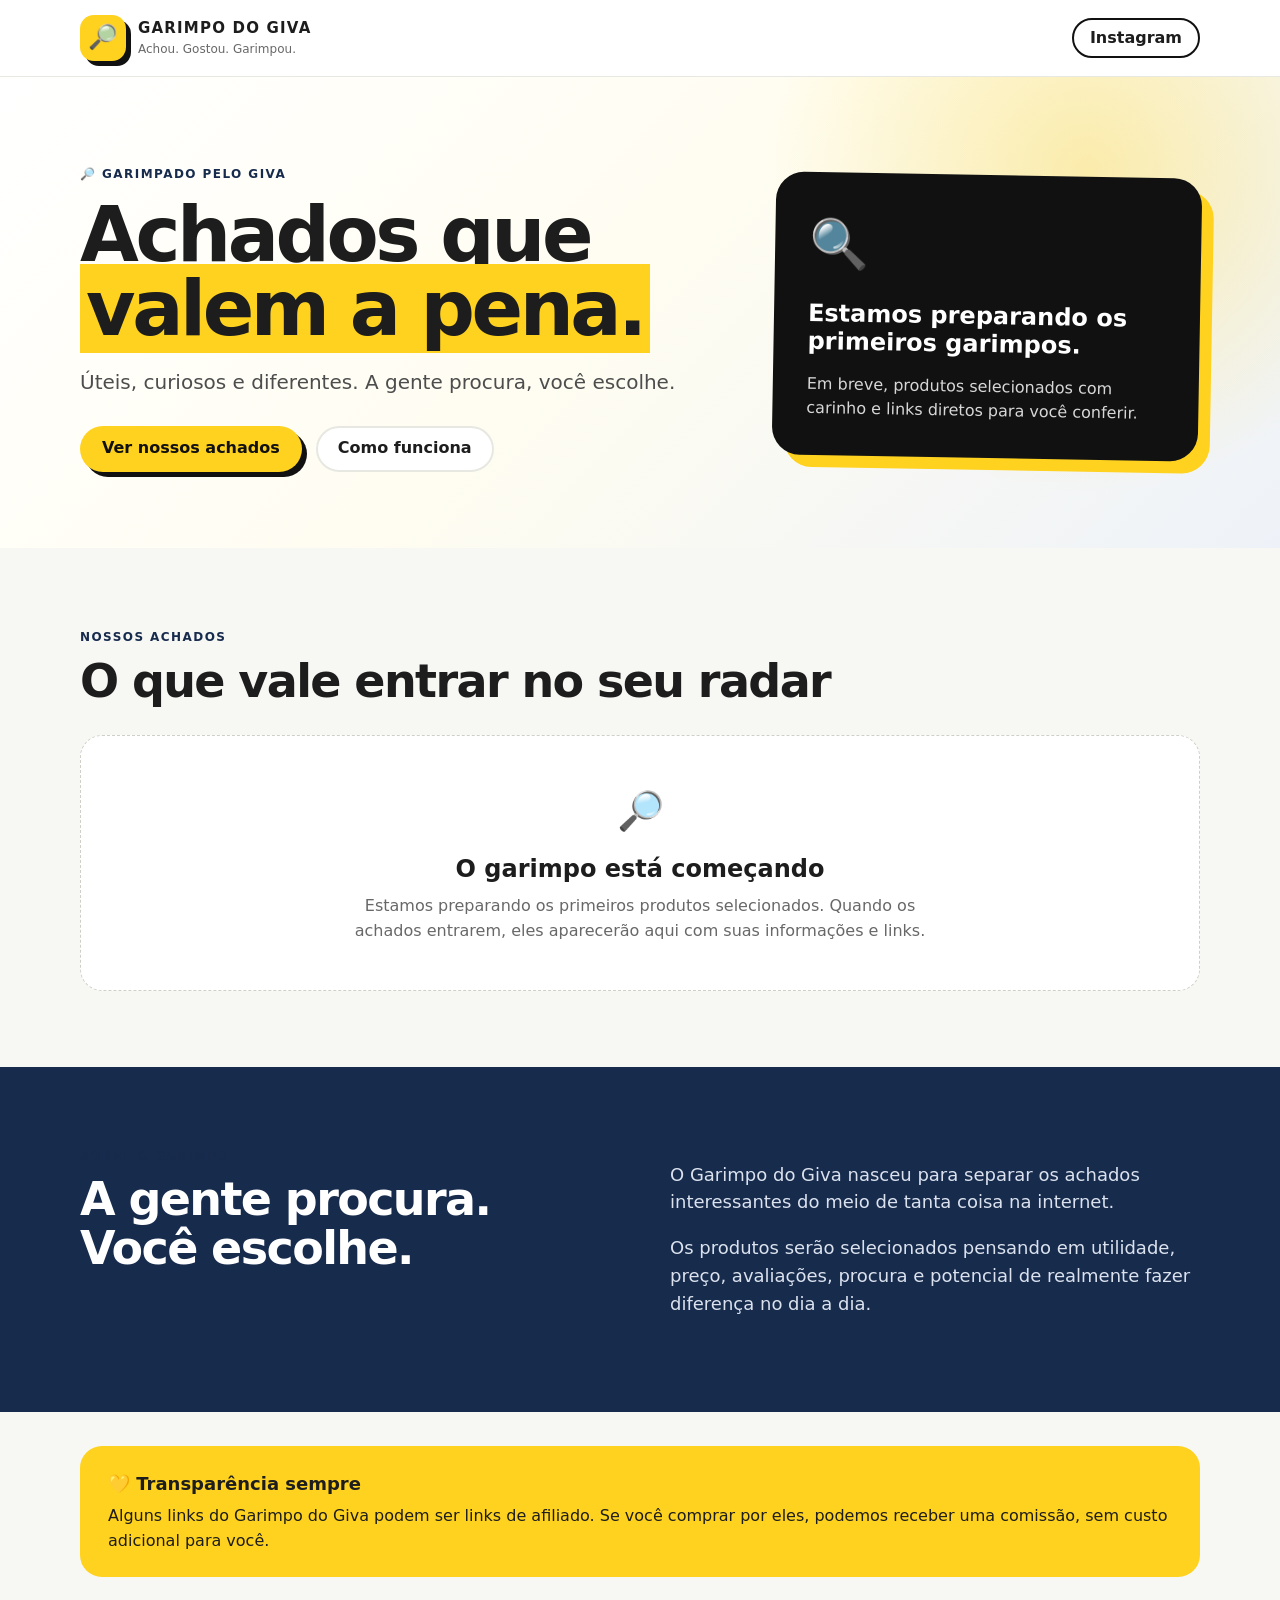
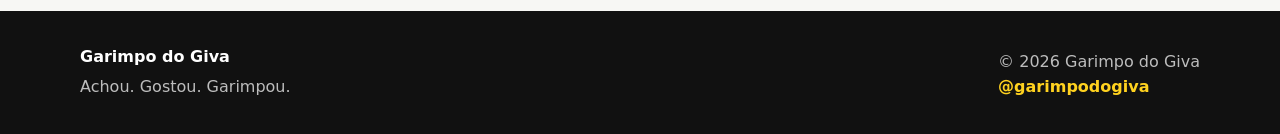
==== index.html @ 943066a0 "site: primeira estrutura do Garimpo do Giva" ====
<!doctype html>
<html lang="pt-BR">
<head>
<meta charset="utf-8">
<meta name="viewport" content="width=device-width, initial-scale=1">
<meta name="description" content="Garimpo do Giva — achados úteis, curiosos e diferentes selecionados pelo Giva.">
<title>Garimpo do Giva — Achou. Gostou. Garimpou.</title>
<link rel="stylesheet" href="style.css">
</head>
<body>
<header class="topo"><div class="container topo-inner">
<a class="marca" href="#"><span class="marca-icone">🔎</span><span><strong>GARIMPO DO GIVA</strong><small>Achou. Gostou. Garimpou.</small></span></a>
<a class="btn btn-outline" href="https://www.instagram.com/garimpodogiva/" target="_blank" rel="noopener noreferrer">Instagram</a>
</div></header>
<main>
<section class="hero"><div class="container hero-grid"><div>
<span class="etiqueta">🔎 GARIMPADO PELO GIVA</span>
<h1>Achados que <span>valem a pena.</span></h1>
<p>Úteis, curiosos e diferentes. A gente procura, você escolhe.</p>
<div class="hero-acoes"><a class="btn btn-primary" href="#achados">Ver nossos achados</a><a class="btn btn-soft" href="#sobre">Como funciona</a></div>
</div><div class="hero-card"><div class="lupa">🔍</div><strong>Estamos preparando os primeiros garimpos.</strong><p>Em breve, produtos selecionados com carinho e links diretos para você conferir.</p></div></div></section>
<section id="achados" class="secao"><div class="container">
<div class="titulo-secao"><div><span class="kicker">NOSSOS ACHADOS</span><h2>O que vale entrar no seu radar</h2></div><span id="contador" class="contador"></span></div>
<div id="produtos" class="grid-produtos"></div>
</div></section>
<section id="sobre" class="secao secao-escura"><div class="container sobre-grid"><div><span class="kicker">SOBRE O GARIMPO</span><h2>A gente procura. Você escolhe.</h2></div><div><p>O Garimpo do Giva nasceu para separar os achados interessantes do meio de tanta coisa na internet.</p><p>Os produtos serão selecionados pensando em utilidade, preço, avaliações, procura e potencial de realmente fazer diferença no dia a dia.</p></div></div></section>
<section class="secao aviso"><div class="container aviso-box"><strong>💛 Transparência sempre</strong><p>Alguns links do Garimpo do Giva podem ser links de afiliado. Se você comprar por eles, podemos receber uma comissão, sem custo adicional para você.</p></div></section>
</main>
<footer class="rodape"><div class="container rodape-inner"><div><strong>Garimpo do Giva</strong><p>Achou. Gostou. Garimpou.</p></div><div><p>© <span id="ano"></span> Garimpo do Giva</p><a href="https://www.instagram.com/garimpodogiva/" target="_blank" rel="noopener noreferrer">@garimpodogiva</a></div></div></footer>
<script src="script.js"></script>
</body></html>
---- style.css ----
:root{--amarelo:#ffd21f;--preto:#111;--azul:#172b4d;--fundo:#f7f7f4;--branco:#fff;--texto:#1d1d1d;--muted:#686868;--borda:#e8e8e2;--raio:22px;--sombra:0 18px 50px rgba(17,17,17,.09)}
*{box-sizing:border-box}html{scroll-behavior:smooth}body{margin:0;font-family:Inter,ui-sans-serif,system-ui,-apple-system,"Segoe UI",sans-serif;background:var(--fundo);color:var(--texto);line-height:1.55}a{color:inherit}.container{width:min(1120px,calc(100% - 32px));margin:0 auto}
.topo{position:sticky;top:0;z-index:20;background:rgba(255,255,255,.94);backdrop-filter:blur(14px);border-bottom:1px solid var(--borda)}.topo-inner{min-height:76px;display:flex;align-items:center;justify-content:space-between;gap:20px}.marca{display:flex;align-items:center;gap:12px;text-decoration:none}.marca-icone{width:46px;height:46px;display:grid;place-items:center;background:var(--amarelo);border-radius:14px;font-size:24px;box-shadow:5px 5px 0 var(--preto)}.marca strong{display:block;font-size:15px;letter-spacing:.08em}.marca small{display:block;color:var(--muted);font-size:12px}
.btn{display:inline-flex;align-items:center;justify-content:center;min-height:46px;padding:0 20px;border-radius:999px;text-decoration:none;font-weight:800;border:2px solid transparent;transition:.18s}.btn:hover{transform:translateY(-2px)}.btn-primary{background:var(--amarelo);color:var(--preto);box-shadow:5px 5px 0 var(--preto)}.btn-soft{background:var(--branco);border-color:var(--borda)}.btn-outline{border-color:var(--preto);background:var(--branco);min-height:40px;padding:0 16px}
.hero{padding:84px 0 76px;background:radial-gradient(circle at 85% 20%,rgba(255,210,31,.34),transparent 28%),linear-gradient(135deg,#fff 0%,#fffdf1 48%,#eef2f8 100%)}.hero-grid{display:grid;grid-template-columns:1.2fr .8fr;align-items:center;gap:56px}.etiqueta,.kicker{display:inline-block;font-size:12px;font-weight:900;letter-spacing:.12em;color:var(--azul)}.hero h1{margin:12px 0 18px;max-width:720px;font-size:clamp(44px,7vw,76px);line-height:.98;letter-spacing:-.045em}.hero h1 span{background:var(--amarelo);padding:0 .08em}.hero p{max-width:620px;font-size:20px;color:#4d4d4d}.hero-acoes{display:flex;flex-wrap:wrap;gap:14px;margin-top:28px}.hero-card{background:var(--preto);color:#fff;border-radius:28px;padding:34px;box-shadow:12px 12px 0 var(--amarelo);transform:rotate(1deg)}.hero-card .lupa{font-size:48px;margin-bottom:20px}.hero-card strong{font-size:24px;line-height:1.15;display:block}.hero-card p{color:#d7d7d7;font-size:16px;margin-bottom:0}
.secao{padding:76px 0}.titulo-secao{display:flex;justify-content:space-between;align-items:end;gap:20px;margin-bottom:30px}h2{font-size:clamp(30px,4vw,46px);line-height:1.05;letter-spacing:-.035em;margin:8px 0 0}.contador{color:var(--muted);font-weight:700}.grid-produtos{display:grid;grid-template-columns:repeat(3,1fr);gap:22px}.vazio{grid-column:1/-1;background:var(--branco);border:1px dashed #cfcfc7;border-radius:var(--raio);padding:46px 28px;text-align:center}.vazio .icone{font-size:38px}.vazio h3{margin:10px 0 6px;font-size:24px}.vazio p{max-width:580px;margin:0 auto;color:var(--muted)}.produto{background:var(--branco);border:1px solid var(--borda);border-radius:var(--raio);overflow:hidden;box-shadow:var(--sombra)}.produto-imagem{aspect-ratio:1;background:#efefea;display:grid;place-items:center;overflow:hidden}.produto-imagem img{width:100%;height:100%;object-fit:cover}.produto-corpo{padding:20px}.produto-cat{font-size:11px;font-weight:900;text-transform:uppercase;color:#6b6b6b;letter-spacing:.1em}.produto h3{margin:7px 0 10px;font-size:19px}.produto-preco{font-size:23px;font-weight:900;margin-bottom:16px}.produto .btn{width:100%}.secao-escura{background:var(--azul);color:#fff}.sobre-grid{display:grid;grid-template-columns:1fr 1fr;gap:60px}.sobre-grid p{color:#dbe2ee;font-size:18px}.aviso{padding:34px 0}.aviso-box{background:var(--amarelo);border-radius:var(--raio);padding:24px 28px}.aviso-box strong{font-size:18px}.aviso-box p{margin:6px 0 0}.rodape{background:var(--preto);color:#fff;padding:34px 0}.rodape-inner{display:flex;justify-content:space-between;gap:24px}.rodape p{margin:5px 0 0;color:#bdbdbd}.rodape a{color:var(--amarelo);text-decoration:none;font-weight:800}
@media(max-width:800px){.hero{padding:58px 0}.hero-grid,.sobre-grid{grid-template-columns:1fr;gap:34px}.grid-produtos{grid-template-columns:repeat(2,1fr)}}@media(max-width:560px){.container{width:min(100% - 22px,1120px)}.topo-inner{min-height:68px}.marca-icone{width:40px;height:40px}.marca strong{font-size:12px}.marca small{font-size:10px}.topo .btn-outline{min-height:36px;padding:0 12px;font-size:13px}.hero h1{font-size:48px}.hero p{font-size:18px}.grid-produtos{grid-template-columns:1fr}.titulo-secao{align-items:start;flex-direction:column}.rodape-inner{flex-direction:column}}
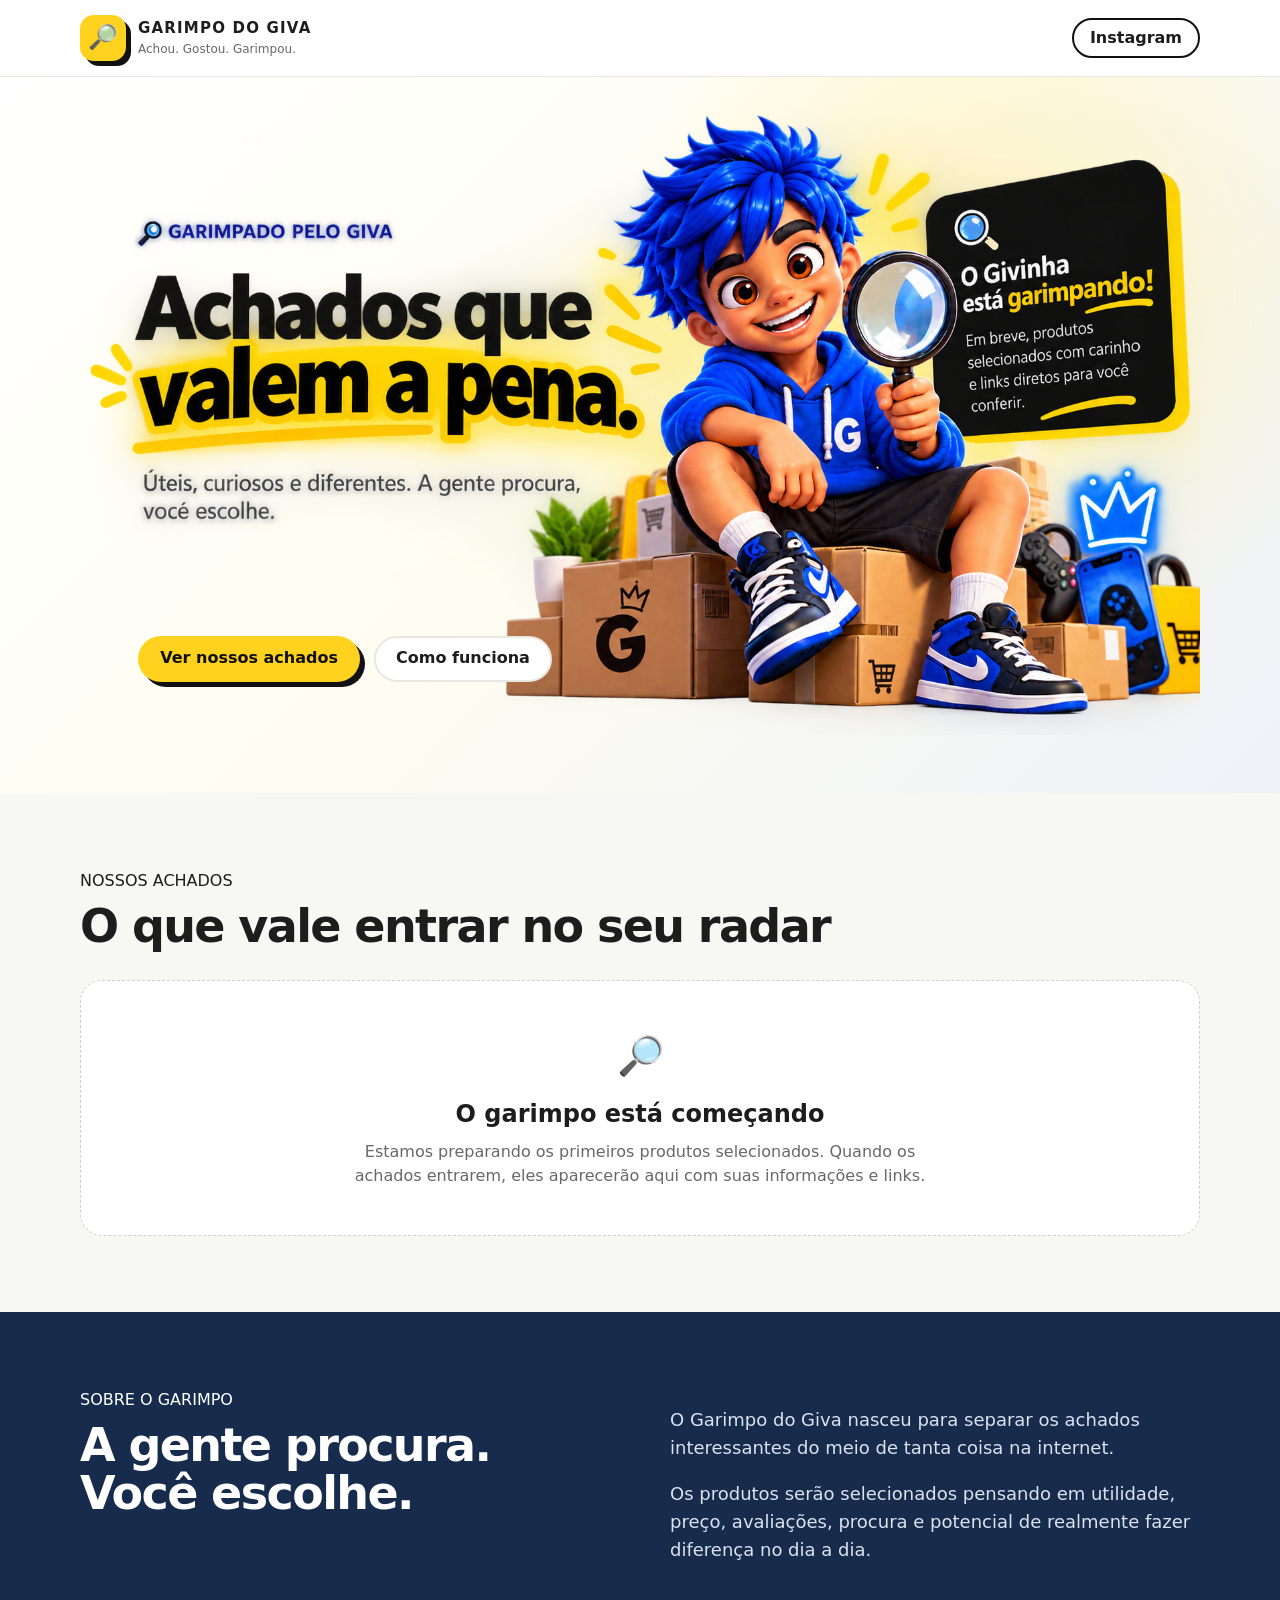
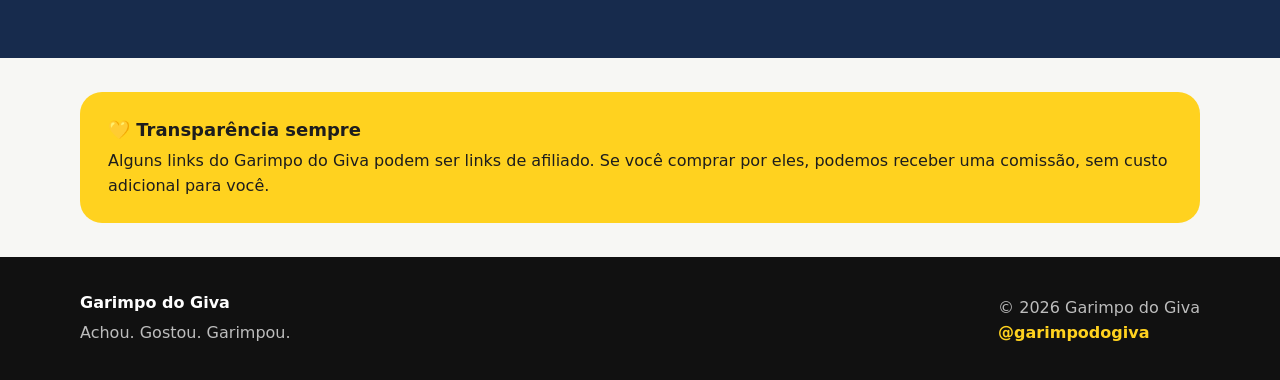
==== commit 22897aff: "Add files via upload" ====
--- a/index.html
+++ b/index.html
@@ -12,20 +12,30 @@
 <a class="marca" href="#"><span class="marca-icone">🔎</span><span><strong>GARIMPO DO GIVA</strong><small>Achou. Gostou. Garimpou.</small></span></a>
 <a class="btn btn-outline" href="https://www.instagram.com/garimpodogiva/" target="_blank" rel="noopener noreferrer">Instagram</a>
 </div></header>
+
 <main>
-<section class="hero"><div class="container hero-grid"><div>
-<span class="etiqueta">🔎 GARIMPADO PELO GIVA</span>
-<h1>Achados que <span>valem a pena.</span></h1>
-<p>Úteis, curiosos e diferentes. A gente procura, você escolhe.</p>
-<div class="hero-acoes"><a class="btn btn-primary" href="#achados">Ver nossos achados</a><a class="btn btn-soft" href="#sobre">Como funciona</a></div>
-</div><div class="hero-card"><div class="lupa">🔍</div><strong>Estamos preparando os primeiros garimpos.</strong><p>Em breve, produtos selecionados com carinho e links diretos para você conferir.</p></div></div></section>
+<section class="hero">
+  <div class="container">
+    <div class="hero-visual">
+      <img src="banner-givinha.png" alt="Givinha apresentando o Garimpo do Giva">
+      <div class="hero-acoes">
+        <a class="btn btn-primary" href="#achados">Ver nossos achados</a>
+        <a class="btn btn-soft" href="#sobre">Como funciona</a>
+      </div>
+    </div>
+  </div>
+</section>
+
 <section id="achados" class="secao"><div class="container">
 <div class="titulo-secao"><div><span class="kicker">NOSSOS ACHADOS</span><h2>O que vale entrar no seu radar</h2></div><span id="contador" class="contador"></span></div>
 <div id="produtos" class="grid-produtos"></div>
 </div></section>
+
 <section id="sobre" class="secao secao-escura"><div class="container sobre-grid"><div><span class="kicker">SOBRE O GARIMPO</span><h2>A gente procura. Você escolhe.</h2></div><div><p>O Garimpo do Giva nasceu para separar os achados interessantes do meio de tanta coisa na internet.</p><p>Os produtos serão selecionados pensando em utilidade, preço, avaliações, procura e potencial de realmente fazer diferença no dia a dia.</p></div></div></section>
+
 <section class="secao aviso"><div class="container aviso-box"><strong>💛 Transparência sempre</strong><p>Alguns links do Garimpo do Giva podem ser links de afiliado. Se você comprar por eles, podemos receber uma comissão, sem custo adicional para você.</p></div></section>
 </main>
+
 <footer class="rodape"><div class="container rodape-inner"><div><strong>Garimpo do Giva</strong><p>Achou. Gostou. Garimpou.</p></div><div><p>© <span id="ano"></span> Garimpo do Giva</p><a href="https://www.instagram.com/garimpodogiva/" target="_blank" rel="noopener noreferrer">@garimpodogiva</a></div></div></footer>
 <script src="script.js"></script>
-</body></html>+</body></html>
--- a/style.css
+++ b/style.css
@@ -2,6 +2,7 @@
 *{box-sizing:border-box}html{scroll-behavior:smooth}body{margin:0;font-family:Inter,ui-sans-serif,system-ui,-apple-system,"Segoe UI",sans-serif;background:var(--fundo);color:var(--texto);line-height:1.55}a{color:inherit}.container{width:min(1120px,calc(100% - 32px));margin:0 auto}
 .topo{position:sticky;top:0;z-index:20;background:rgba(255,255,255,.94);backdrop-filter:blur(14px);border-bottom:1px solid var(--borda)}.topo-inner{min-height:76px;display:flex;align-items:center;justify-content:space-between;gap:20px}.marca{display:flex;align-items:center;gap:12px;text-decoration:none}.marca-icone{width:46px;height:46px;display:grid;place-items:center;background:var(--amarelo);border-radius:14px;font-size:24px;box-shadow:5px 5px 0 var(--preto)}.marca strong{display:block;font-size:15px;letter-spacing:.08em}.marca small{display:block;color:var(--muted);font-size:12px}
 .btn{display:inline-flex;align-items:center;justify-content:center;min-height:46px;padding:0 20px;border-radius:999px;text-decoration:none;font-weight:800;border:2px solid transparent;transition:.18s}.btn:hover{transform:translateY(-2px)}.btn-primary{background:var(--amarelo);color:var(--preto);box-shadow:5px 5px 0 var(--preto)}.btn-soft{background:var(--branco);border-color:var(--borda)}.btn-outline{border-color:var(--preto);background:var(--branco);min-height:40px;padding:0 16px}
-.hero{padding:84px 0 76px;background:radial-gradient(circle at 85% 20%,rgba(255,210,31,.34),transparent 28%),linear-gradient(135deg,#fff 0%,#fffdf1 48%,#eef2f8 100%)}.hero-grid{display:grid;grid-template-columns:1.2fr .8fr;align-items:center;gap:56px}.etiqueta,.kicker{display:inline-block;font-size:12px;font-weight:900;letter-spacing:.12em;color:var(--azul)}.hero h1{margin:12px 0 18px;max-width:720px;font-size:clamp(44px,7vw,76px);line-height:.98;letter-spacing:-.045em}.hero h1 span{background:var(--amarelo);padding:0 .08em}.hero p{max-width:620px;font-size:20px;color:#4d4d4d}.hero-acoes{display:flex;flex-wrap:wrap;gap:14px;margin-top:28px}.hero-card{background:var(--preto);color:#fff;border-radius:28px;padding:34px;box-shadow:12px 12px 0 var(--amarelo);transform:rotate(1deg)}.hero-card .lupa{font-size:48px;margin-bottom:20px}.hero-card strong{font-size:24px;line-height:1.15;display:block}.hero-card p{color:#d7d7d7;font-size:16px;margin-bottom:0}
+.hero{padding:28px 0 58px;background:radial-gradient(circle at 78% 30%,rgba(255,210,31,.25),transparent 34%),linear-gradient(135deg,#fff 0%,#fffdf1 48%,#eef2f8 100%)}.hero-visual{position:relative;width:100%;overflow:visible}.hero-visual img{display:block;width:100%;height:auto}.hero-acoes{position:absolute;left:5.2%;bottom:8.5%;display:flex;flex-wrap:wrap;gap:14px;z-index:2}.hero-acoes .btn{min-width:176px}
 .secao{padding:76px 0}.titulo-secao{display:flex;justify-content:space-between;align-items:end;gap:20px;margin-bottom:30px}h2{font-size:clamp(30px,4vw,46px);line-height:1.05;letter-spacing:-.035em;margin:8px 0 0}.contador{color:var(--muted);font-weight:700}.grid-produtos{display:grid;grid-template-columns:repeat(3,1fr);gap:22px}.vazio{grid-column:1/-1;background:var(--branco);border:1px dashed #cfcfc7;border-radius:var(--raio);padding:46px 28px;text-align:center}.vazio .icone{font-size:38px}.vazio h3{margin:10px 0 6px;font-size:24px}.vazio p{max-width:580px;margin:0 auto;color:var(--muted)}.produto{background:var(--branco);border:1px solid var(--borda);border-radius:var(--raio);overflow:hidden;box-shadow:var(--sombra)}.produto-imagem{aspect-ratio:1;background:#efefea;display:grid;place-items:center;overflow:hidden}.produto-imagem img{width:100%;height:100%;object-fit:cover}.produto-corpo{padding:20px}.produto-cat{font-size:11px;font-weight:900;text-transform:uppercase;color:#6b6b6b;letter-spacing:.1em}.produto h3{margin:7px 0 10px;font-size:19px}.produto-preco{font-size:23px;font-weight:900;margin-bottom:16px}.produto .btn{width:100%}.secao-escura{background:var(--azul);color:#fff}.sobre-grid{display:grid;grid-template-columns:1fr 1fr;gap:60px}.sobre-grid p{color:#dbe2ee;font-size:18px}.aviso{padding:34px 0}.aviso-box{background:var(--amarelo);border-radius:var(--raio);padding:24px 28px}.aviso-box strong{font-size:18px}.aviso-box p{margin:6px 0 0}.rodape{background:var(--preto);color:#fff;padding:34px 0}.rodape-inner{display:flex;justify-content:space-between;gap:24px}.rodape p{margin:5px 0 0;color:#bdbdbd}.rodape a{color:var(--amarelo);text-decoration:none;font-weight:800}
-@media(max-width:800px){.hero{padding:58px 0}.hero-grid,.sobre-grid{grid-template-columns:1fr;gap:34px}.grid-produtos{grid-template-columns:repeat(2,1fr)}}@media(max-width:560px){.container{width:min(100% - 22px,1120px)}.topo-inner{min-height:68px}.marca-icone{width:40px;height:40px}.marca strong{font-size:12px}.marca small{font-size:10px}.topo .btn-outline{min-height:36px;padding:0 12px;font-size:13px}.hero h1{font-size:48px}.hero p{font-size:18px}.grid-produtos{grid-template-columns:1fr}.titulo-secao{align-items:start;flex-direction:column}.rodape-inner{flex-direction:column}}+@media(max-width:800px){.hero{padding:20px 0 48px}.hero-grid,.sobre-grid{grid-template-columns:1fr;gap:34px}.grid-produtos{grid-template-columns:repeat(2,1fr)}.hero-acoes{left:4.5%;bottom:7%;gap:9px}.hero-acoes .btn{min-width:0;min-height:42px;padding:0 14px;font-size:13px}}
+@media(max-width:560px){.container{width:min(100% - 22px,1120px)}.topo-inner{min-height:68px}.marca-icone{width:40px;height:40px}.marca strong{font-size:12px}.marca small{font-size:10px}.topo .btn-outline{min-height:36px;padding:0 12px;font-size:13px}.hero{padding:12px 0 38px}.hero-acoes{left:4%;bottom:5%;gap:7px}.hero-acoes .btn{min-height:34px;padding:0 10px;font-size:11px;box-shadow:3px 3px 0 var(--preto)}.grid-produtos{grid-template-columns:1fr}.titulo-secao{align-items:start;flex-direction:column}.rodape-inner{flex-direction:column}}
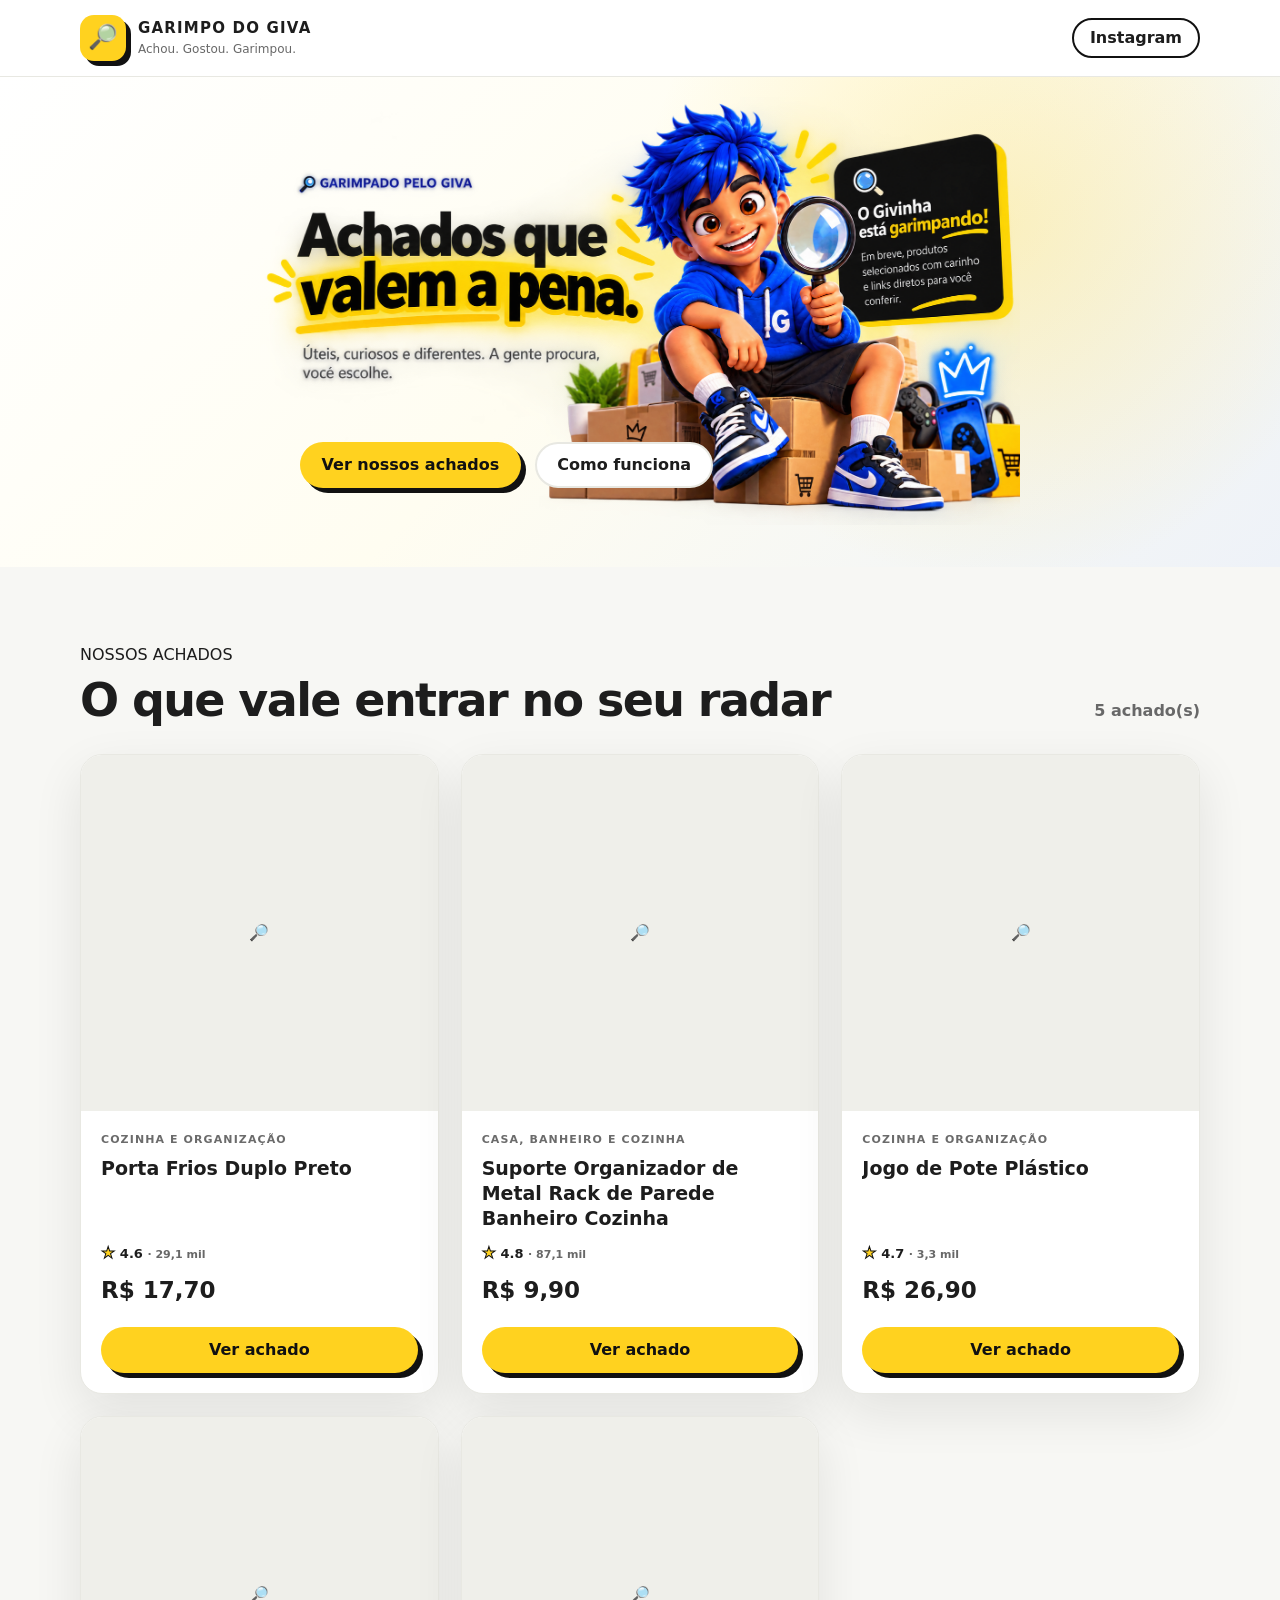
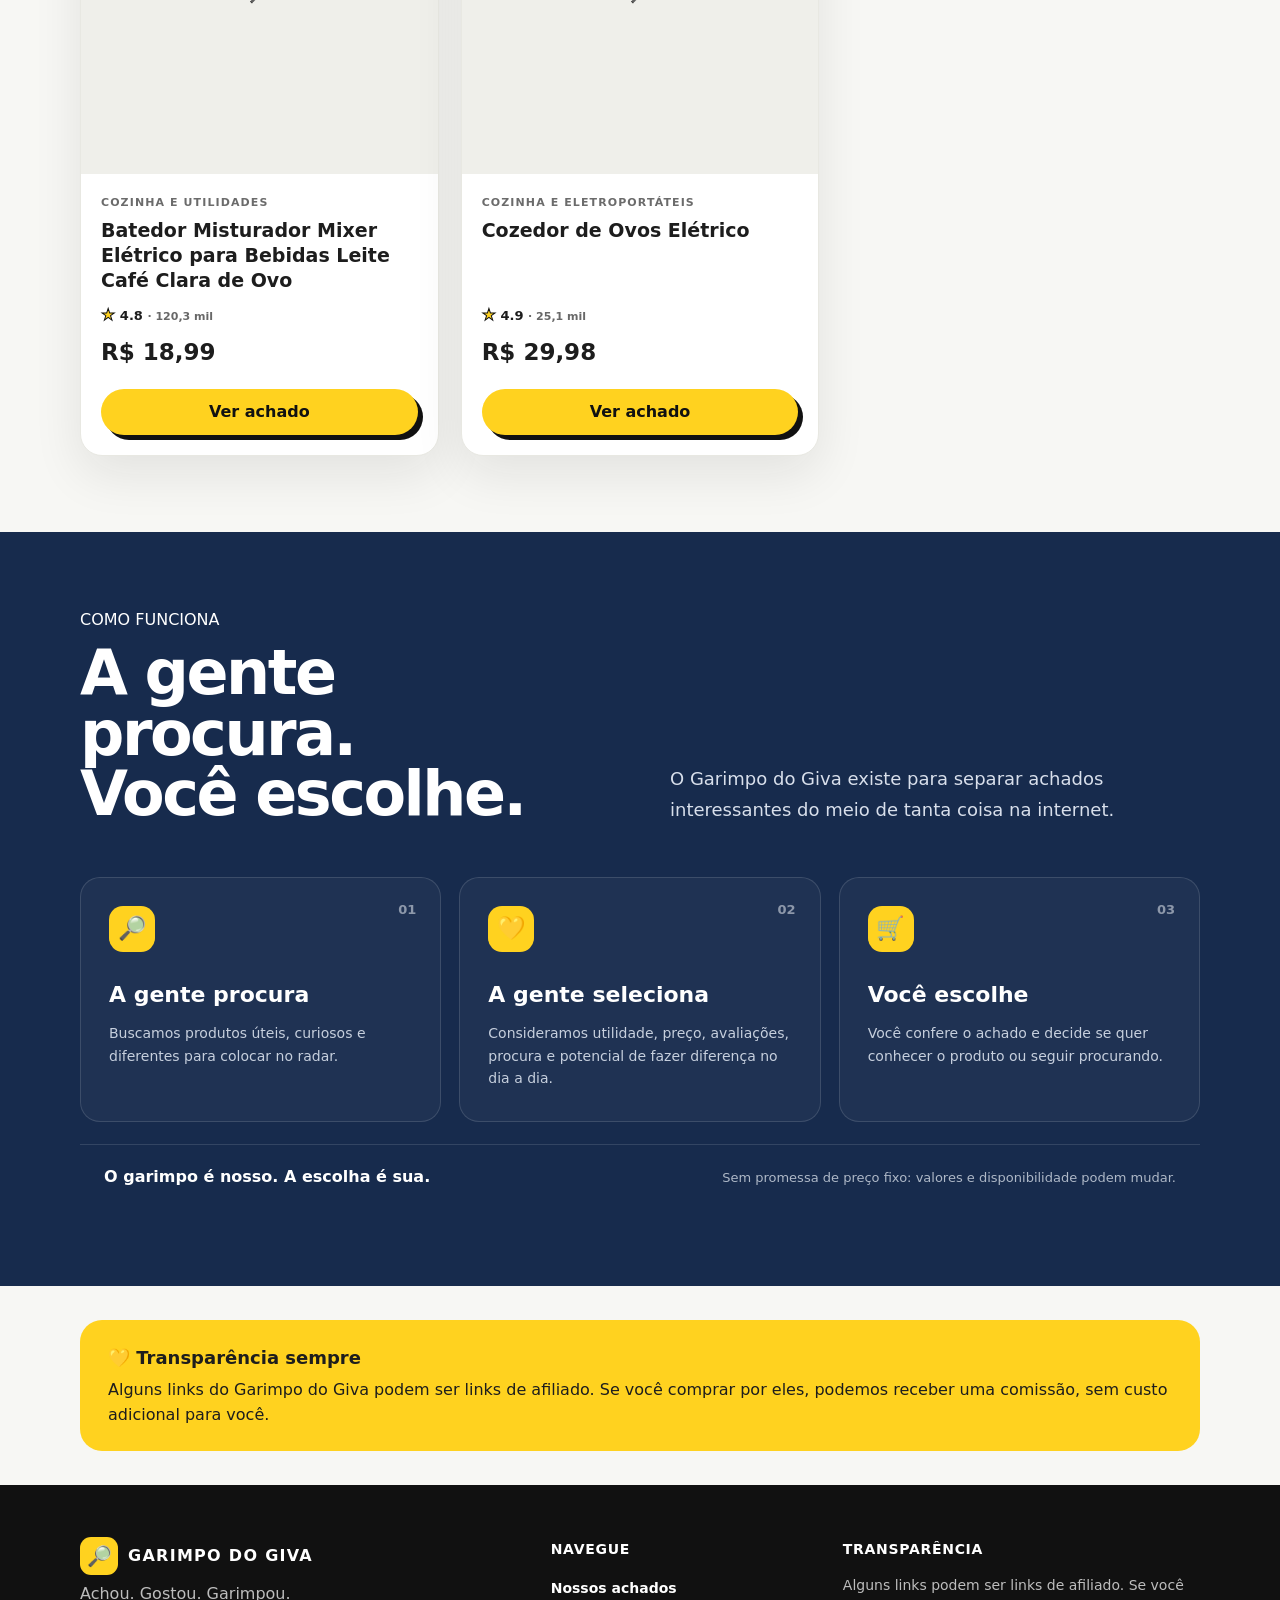
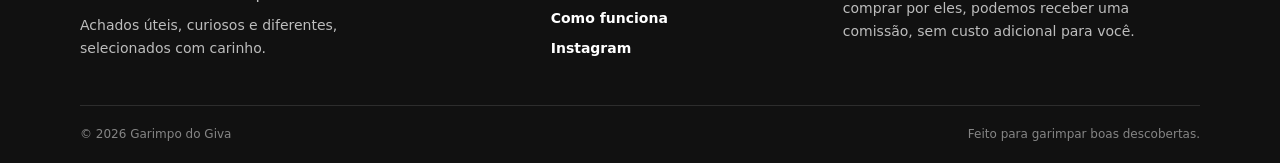
==== commit c16905de: "Add files via upload" ====
--- a/index.html
+++ b/index.html
@@ -4,13 +4,13 @@
 <meta charset="utf-8">
 <meta name="viewport" content="width=device-width, initial-scale=1">
 <meta name="description" content="Garimpo do Giva — achados úteis, curiosos e diferentes selecionados pelo Giva.">
-<title>Garimpo do Giva — Achou. Gostou. Garimpou.</title>
+<title>Garimpo do Giva — Laboratório</title>
 <link rel="stylesheet" href="style.css">
 </head>
 <body>
-<header class="topo"><div class="container topo-inner">
-<a class="marca" href="#"><span class="marca-icone">🔎</span><span><strong>GARIMPO DO GIVA</strong><small>Achou. Gostou. Garimpou.</small></span></a>
-<a class="btn btn-outline" href="https://www.instagram.com/garimpodogiva/" target="_blank" rel="noopener noreferrer">Instagram</a>
+<header id="topo" class="topo"><div class="container topo-inner">
+<a class="marca" href="#" aria-label="Voltar ao topo — Garimpo do Giva"><span class="marca-icone">🔎</span><span><strong>GARIMPO DO GIVA</strong><small>Achou. Gostou. Garimpou.</small></span></a>
+<a class="btn btn-outline" href="https://www.instagram.com/garimpodogiva/" target="_blank" rel="noopener noreferrer" aria-label="Abrir Instagram do Garimpo do Giva em nova aba">Instagram</a>
 </div></header>
 
 <main>
@@ -31,11 +31,74 @@
 <div id="produtos" class="grid-produtos"></div>
 </div></section>
 
-<section id="sobre" class="secao secao-escura"><div class="container sobre-grid"><div><span class="kicker">SOBRE O GARIMPO</span><h2>A gente procura. Você escolhe.</h2></div><div><p>O Garimpo do Giva nasceu para separar os achados interessantes do meio de tanta coisa na internet.</p><p>Os produtos serão selecionados pensando em utilidade, preço, avaliações, procura e potencial de realmente fazer diferença no dia a dia.</p></div></div></section>
+<section id="sobre" class="secao secao-escura">
+  <div class="container">
+    <div class="sobre-cabecalho">
+      <div>
+        <span class="kicker">COMO FUNCIONA</span>
+        <h2>A gente procura.<br>Você escolhe.</h2>
+      </div>
+      <p>O Garimpo do Giva existe para separar achados interessantes do meio de tanta coisa na internet.</p>
+    </div>
+
+    <div class="passos-grid">
+      <article class="passo">
+        <span class="passo-numero">01</span>
+        <div class="passo-icone">🔎</div>
+        <h3>A gente procura</h3>
+        <p>Buscamos produtos úteis, curiosos e diferentes para colocar no radar.</p>
+      </article>
+
+      <article class="passo">
+        <span class="passo-numero">02</span>
+        <div class="passo-icone">💛</div>
+        <h3>A gente seleciona</h3>
+        <p>Consideramos utilidade, preço, avaliações, procura e potencial de fazer diferença no dia a dia.</p>
+      </article>
+
+      <article class="passo">
+        <span class="passo-numero">03</span>
+        <div class="passo-icone">🛒</div>
+        <h3>Você escolhe</h3>
+        <p>Você confere o achado e decide se quer conhecer o produto ou seguir procurando.</p>
+      </article>
+    </div>
+
+    <div class="sobre-fechamento">
+      <strong>O garimpo é nosso. A escolha é sua.</strong>
+      <span>Sem promessa de preço fixo: valores e disponibilidade podem mudar.</span>
+    </div>
+  </div>
+</section>
 
 <section class="secao aviso"><div class="container aviso-box"><strong>💛 Transparência sempre</strong><p>Alguns links do Garimpo do Giva podem ser links de afiliado. Se você comprar por eles, podemos receber uma comissão, sem custo adicional para você.</p></div></section>
 </main>
 
-<footer class="rodape"><div class="container rodape-inner"><div><strong>Garimpo do Giva</strong><p>Achou. Gostou. Garimpou.</p></div><div><p>© <span id="ano"></span> Garimpo do Giva</p><a href="https://www.instagram.com/garimpodogiva/" target="_blank" rel="noopener noreferrer">@garimpodogiva</a></div></div></footer>
+<footer class="rodape">
+  <div class="container rodape-grid">
+    <div class="rodape-marca">
+      <div class="rodape-titulo"><span class="rodape-icone">🔎</span><strong>GARIMPO DO GIVA</strong></div>
+      <p>Achou. Gostou. Garimpou.</p>
+      <p class="rodape-texto">Achados úteis, curiosos e diferentes, selecionados com carinho.</p>
+    </div>
+
+    <div class="rodape-coluna">
+      <h3>Navegue</h3>
+      <a href="#achados">Nossos achados</a>
+      <a href="#sobre">Como funciona</a>
+      <a href="https://www.instagram.com/garimpodogiva/" target="_blank" rel="noopener noreferrer" aria-label="Abrir Instagram do Garimpo do Giva em nova aba">Instagram</a>
+    </div>
+
+    <div class="rodape-coluna">
+      <h3>Transparência</h3>
+      <p>Alguns links podem ser links de afiliado. Se você comprar por eles, podemos receber uma comissão, sem custo adicional para você.</p>
+    </div>
+  </div>
+
+  <div class="container rodape-base">
+    <span>© <span id="ano"></span> Garimpo do Giva</span>
+    <span>Feito para garimpar boas descobertas.</span>
+  </div>
+</footer>
 <script src="script.js"></script>
-</body></html>
+</body></html>
--- a/style.css
+++ b/style.css
@@ -1,8 +1,221 @@
- :root{--amarelo:#ffd21f;--preto:#111;--azul:#172b4d;--fundo:#f7f7f4;--branco:#fff;--texto:#1d1d1d;--muted:#686868;--borda:#e8e8e2;--raio:22px;--sombra:0 18px 50px rgba(17,17,17,.09)}
+:root{--amarelo:#ffd21f;--preto:#111;--azul:#172b4d;--fundo:#f7f7f4;--branco:#fff;--texto:#1d1d1d;--muted:#686868;--borda:#e8e8e2;--raio:22px;--sombra:0 18px 50px rgba(17,17,17,.09)}
 *{box-sizing:border-box}html{scroll-behavior:smooth}body{margin:0;font-family:Inter,ui-sans-serif,system-ui,-apple-system,"Segoe UI",sans-serif;background:var(--fundo);color:var(--texto);line-height:1.55}a{color:inherit}.container{width:min(1120px,calc(100% - 32px));margin:0 auto}
 .topo{position:sticky;top:0;z-index:20;background:rgba(255,255,255,.94);backdrop-filter:blur(14px);border-bottom:1px solid var(--borda)}.topo-inner{min-height:76px;display:flex;align-items:center;justify-content:space-between;gap:20px}.marca{display:flex;align-items:center;gap:12px;text-decoration:none}.marca-icone{width:46px;height:46px;display:grid;place-items:center;background:var(--amarelo);border-radius:14px;font-size:24px;box-shadow:5px 5px 0 var(--preto)}.marca strong{display:block;font-size:15px;letter-spacing:.08em}.marca small{display:block;color:var(--muted);font-size:12px}
 .btn{display:inline-flex;align-items:center;justify-content:center;min-height:46px;padding:0 20px;border-radius:999px;text-decoration:none;font-weight:800;border:2px solid transparent;transition:.18s}.btn:hover{transform:translateY(-2px)}.btn-primary{background:var(--amarelo);color:var(--preto);box-shadow:5px 5px 0 var(--preto)}.btn-soft{background:var(--branco);border-color:var(--borda)}.btn-outline{border-color:var(--preto);background:var(--branco);min-height:40px;padding:0 16px}
-.hero{padding:28px 0 58px;background:radial-gradient(circle at 78% 30%,rgba(255,210,31,.25),transparent 34%),linear-gradient(135deg,#fff 0%,#fffdf1 48%,#eef2f8 100%)}.hero-visual{position:relative;width:100%;overflow:visible}.hero-visual img{display:block;width:100%;height:auto}.hero-acoes{position:absolute;left:5.2%;bottom:8.5%;display:flex;flex-wrap:wrap;gap:14px;z-index:2}.hero-acoes .btn{min-width:176px}
-.secao{padding:76px 0}.titulo-secao{display:flex;justify-content:space-between;align-items:end;gap:20px;margin-bottom:30px}h2{font-size:clamp(30px,4vw,46px);line-height:1.05;letter-spacing:-.035em;margin:8px 0 0}.contador{color:var(--muted);font-weight:700}.grid-produtos{display:grid;grid-template-columns:repeat(3,1fr);gap:22px}.vazio{grid-column:1/-1;background:var(--branco);border:1px dashed #cfcfc7;border-radius:var(--raio);padding:46px 28px;text-align:center}.vazio .icone{font-size:38px}.vazio h3{margin:10px 0 6px;font-size:24px}.vazio p{max-width:580px;margin:0 auto;color:var(--muted)}.produto{background:var(--branco);border:1px solid var(--borda);border-radius:var(--raio);overflow:hidden;box-shadow:var(--sombra)}.produto-imagem{aspect-ratio:1;background:#efefea;display:grid;place-items:center;overflow:hidden}.produto-imagem img{width:100%;height:100%;object-fit:cover}.produto-corpo{padding:20px}.produto-cat{font-size:11px;font-weight:900;text-transform:uppercase;color:#6b6b6b;letter-spacing:.1em}.produto h3{margin:7px 0 10px;font-size:19px}.produto-preco{font-size:23px;font-weight:900;margin-bottom:16px}.produto .btn{width:100%}.secao-escura{background:var(--azul);color:#fff}.sobre-grid{display:grid;grid-template-columns:1fr 1fr;gap:60px}.sobre-grid p{color:#dbe2ee;font-size:18px}.aviso{padding:34px 0}.aviso-box{background:var(--amarelo);border-radius:var(--raio);padding:24px 28px}.aviso-box strong{font-size:18px}.aviso-box p{margin:6px 0 0}.rodape{background:var(--preto);color:#fff;padding:34px 0}.rodape-inner{display:flex;justify-content:space-between;gap:24px}.rodape p{margin:5px 0 0;color:#bdbdbd}.rodape a{color:var(--amarelo);text-decoration:none;font-weight:800}
+.hero{padding:20px 0 42px;background:radial-gradient(circle at 78% 30%,rgba(255,210,31,.25),transparent 34%),linear-gradient(135deg,#fff 0%,#fffdf1 48%,#eef2f8 100%)}.hero-visual{position:relative;width:min(100%,760px);margin:0 auto;overflow:visible}.hero-visual img{display:block;width:100%;height:auto}.hero-acoes{position:absolute;left:5.2%;bottom:8.5%;display:flex;flex-wrap:wrap;gap:14px;z-index:2}.hero-acoes .btn{min-width:176px}
+.secao{padding:76px 0}.titulo-secao{display:flex;justify-content:space-between;align-items:end;gap:20px;margin-bottom:30px}h2{font-size:clamp(30px,4vw,46px);line-height:1.05;letter-spacing:-.035em;margin:8px 0 0}.contador{color:var(--muted);font-weight:700}.grid-produtos{display:grid;grid-template-columns:repeat(3,1fr);gap:22px}.vazio{grid-column:1/-1;background:var(--branco);border:1px dashed #cfcfc7;border-radius:var(--raio);padding:46px 28px;text-align:center}.vazio .icone{font-size:38px}.vazio h3{margin:10px 0 6px;font-size:24px}.vazio p{max-width:580px;margin:0 auto;color:var(--muted)}
+.produto{background:var(--branco);border:1px solid var(--borda);border-radius:var(--raio);overflow:hidden;box-shadow:var(--sombra);display:flex;flex-direction:column;height:100%}.produto-imagem{aspect-ratio:1;background:#efefea;display:grid;place-items:center;overflow:hidden}.produto-imagem img{width:100%;height:100%;object-fit:cover;display:block}.produto-corpo{padding:20px;display:flex;flex-direction:column;flex:1;min-height:260px}.produto-cat{font-size:11px;font-weight:900;text-transform:uppercase;color:#6b6b6b;letter-spacing:.1em}.produto h3{margin:7px 0 10px;font-size:19px;line-height:1.32;min-height:75px;height:75px;overflow:hidden}.produto-avaliacao{font-size:13px;font-weight:800;margin:0 0 8px}.produto-avaliacao span{font-size:16px;color:var(--amarelo);-webkit-text-stroke:1px #111}.produto-avaliacao small{font-size:11px;font-weight:600;color:var(--muted)}.produto-preco{font-size:23px;font-weight:900;margin-top:0;margin-bottom:18px}.produto .btn{width:100%;margin-top:auto}
+.secao-escura{background:var(--azul);color:#fff}.sobre-grid{display:grid;grid-template-columns:1fr 1fr;gap:60px}.sobre-grid p{color:#dbe2ee;font-size:18px}.aviso{padding:34px 0}.aviso-box{background:var(--amarelo);border-radius:var(--raio);padding:24px 28px}.aviso-box strong{font-size:18px}.aviso-box p{margin:6px 0 0}.rodape{background:var(--preto);color:#fff;padding:52px 0 0}.rodape-grid{display:grid;grid-template-columns:1.4fr .8fr 1.2fr;gap:54px;padding-bottom:42px}.rodape-marca p{margin:7px 0 0;color:#bdbdbd}.rodape-texto{max-width:340px;font-size:14px;line-height:1.6}.rodape-titulo{display:flex;align-items:center;gap:10px}.rodape-titulo strong{font-size:16px;letter-spacing:.08em}.rodape-icone{width:38px;height:38px;display:grid;place-items:center;background:var(--amarelo);border-radius:11px;color:var(--preto);font-size:20px}.rodape-coluna{display:flex;flex-direction:column;align-items:flex-start}.rodape-coluna h3{margin:2px 0 13px;font-size:14px;letter-spacing:.05em;text-transform:uppercase}.rodape-coluna a{color:#fff;text-decoration:none;font-weight:700;font-size:14px;margin:4px 0}.rodape-coluna a:hover{color:var(--amarelo)}.rodape-coluna p{margin:0;color:#bdbdbd;font-size:14px;line-height:1.65;max-width:360px}.rodape-base{border-top:1px solid #2d2d2d;min-height:58px;display:flex;align-items:center;justify-content:space-between;gap:20px;color:#858585;font-size:12px}
 @media(max-width:800px){.hero{padding:20px 0 48px}.hero-grid,.sobre-grid{grid-template-columns:1fr;gap:34px}.grid-produtos{grid-template-columns:repeat(2,1fr)}.hero-acoes{left:4.5%;bottom:7%;gap:9px}.hero-acoes .btn{min-width:0;min-height:42px;padding:0 14px;font-size:13px}}
-@media(max-width:560px){.container{width:min(100% - 22px,1120px)}.topo-inner{min-height:68px}.marca-icone{width:40px;height:40px}.marca strong{font-size:12px}.marca small{font-size:10px}.topo .btn-outline{min-height:36px;padding:0 12px;font-size:13px}.hero{padding:12px 0 38px}.hero-acoes{left:4%;bottom:5%;gap:7px}.hero-acoes .btn{min-height:34px;padding:0 10px;font-size:11px;box-shadow:3px 3px 0 var(--preto)}.grid-produtos{grid-template-columns:1fr}.titulo-secao{align-items:start;flex-direction:column}.rodape-inner{flex-direction:column}}
+@media(max-width:800px){.rodape-grid{grid-template-columns:1fr 1fr;gap:34px}.rodape-marca{grid-column:1/-1}}\n@media(max-width:560px){.container{width:min(100% - 22px,1120px)}.topo-inner{min-height:68px}.marca-icone{width:40px;height:40px}.marca strong{font-size:12px}.marca small{font-size:10px}.topo .btn-outline{min-height:36px;padding:0 12px;font-size:13px}.hero{padding:12px 0 38px}.hero-acoes{left:4%;bottom:5%;gap:7px}.hero-acoes .btn{min-height:34px;padding:0 10px;font-size:11px;box-shadow:3px 3px 0 var(--preto)}.grid-produtos{grid-template-columns:1fr}.titulo-secao{align-items:start;flex-direction:column}.rodape-grid{grid-template-columns:1fr;gap:28px}.rodape-marca{grid-column:auto}.rodape-base{flex-direction:column;justify-content:center;align-items:flex-start;padding:14px 0}}
+.sobre-cabecalho{display:grid;grid-template-columns:1fr 1fr;gap:60px;align-items:end}.sobre-cabecalho h2{margin:10px 0 0;font-size:clamp(36px,5vw,62px);line-height:.98;letter-spacing:-.04em}.sobre-cabecalho>p{margin:0;color:#d8dfeb;font-size:18px;line-height:1.7;max-width:560px}.passos-grid{display:grid;grid-template-columns:repeat(3,1fr);gap:18px;margin-top:52px}.passo{position:relative;border:1px solid rgba(255,255,255,.13);border-radius:20px;padding:28px;background:rgba(255,255,255,.035);min-height:245px}.passo-numero{position:absolute;top:22px;right:24px;font-size:13px;font-weight:900;color:#8d98aa}.passo-icone{width:46px;height:46px;display:grid;place-items:center;border-radius:14px;background:var(--amarelo);color:var(--preto);font-size:23px;margin-bottom:26px}.passo h3{margin:0 0 10px;font-size:22px}.passo p{margin:0;color:#c6cfdd;line-height:1.6;font-size:14px;max-width:310px}.sobre-fechamento{margin-top:22px;padding:20px 24px;border-top:1px solid rgba(255,255,255,.12);display:flex;justify-content:space-between;gap:24px;align-items:center}.sobre-fechamento strong{font-size:16px}.sobre-fechamento span{color:#aeb8c7;font-size:13px}
+
+@media(max-width:800px){.sobre-cabecalho{grid-template-columns:1fr;gap:24px}.passos-grid{grid-template-columns:1fr}.sobre-fechamento{flex-direction:column;align-items:flex-start}}
+
+/* =========================================================
+   TESTE MOBILE V1
+   Ajustes específicos para telas pequenas.
+   ========================================================= */
+@media (max-width: 560px){
+  .container{width:min(100% - 28px,1120px)}
+
+  .topo-inner{
+    min-height:64px;
+    gap:12px;
+  }
+
+  .marca{
+    min-width:0;
+    gap:8px;
+  }
+
+  .marca-icone{
+    width:38px;
+    height:38px;
+    flex:0 0 38px;
+  }
+
+  .marca strong{
+    font-size:11px;
+    letter-spacing:.04em;
+    white-space:nowrap;
+  }
+
+  .marca small{
+    font-size:9px;
+    white-space:nowrap;
+  }
+
+  .topo .btn-outline{
+    min-height:36px;
+    padding:0 12px;
+    font-size:12px;
+    flex:0 0 auto;
+  }
+
+  .hero{
+    padding:8px 0 30px;
+  }
+
+  .hero-visual{
+    width:100%;
+  }
+
+  .hero-visual img{
+    width:100%;
+    height:auto;
+  }
+
+  .hero-acoes{
+    position:static;
+    display:grid;
+    grid-template-columns:1fr 1fr;
+    gap:8px;
+    margin:-2px 14px 0;
+  }
+
+  .hero-acoes .btn{
+    min-width:0;
+    width:100%;
+    min-height:42px;
+    padding:0 8px;
+    font-size:11px;
+    box-shadow:3px 3px 0 var(--preto);
+  }
+
+  .secao{
+    padding:42px 0;
+  }
+
+  .titulo-secao{
+    gap:14px;
+  }
+
+  .titulo-secao h2{
+    font-size:32px;
+    line-height:1.05;
+  }
+
+  .contador{
+    align-self:flex-start;
+  }
+
+  .grid-produtos{
+    grid-template-columns:1fr;
+    gap:18px;
+  }
+
+  .produto-corpo{
+    padding:18px;
+  }
+
+  .produto h3{
+    min-height:75px;
+    height:75px;
+    font-size:18px;
+  }
+
+  .produto-preco{
+    font-size:22px;
+  }
+
+  .secao-escura{
+    padding:48px 0;
+  }
+
+  .sobre-cabecalho{
+    grid-template-columns:1fr;
+    gap:20px;
+  }
+
+  .sobre-cabecalho h2{
+    font-size:42px;
+  }
+
+  .sobre-cabecalho>p{
+    font-size:15px;
+    line-height:1.55;
+  }
+
+  .passos-grid{
+    grid-template-columns:1fr;
+    gap:12px;
+    margin-top:30px;
+  }
+
+  .passo{
+    min-height:0;
+    padding:22px;
+  }
+
+  .passo-icone{
+    margin-bottom:18px;
+  }
+
+  .passo h3{
+    font-size:20px;
+  }
+
+  .passo p{
+    font-size:14px;
+  }
+
+  .sobre-fechamento{
+    flex-direction:column;
+    align-items:flex-start;
+    gap:8px;
+    padding:18px 0 0;
+  }
+
+  .sobre-fechamento span{
+    line-height:1.5;
+  }
+
+  .aviso{
+    padding:28px 0;
+  }
+
+  .aviso-box{
+    padding:20px;
+  }
+
+  .aviso-box strong{
+    font-size:16px;
+  }
+
+  .aviso-box p{
+    font-size:14px;
+    line-height:1.55;
+  }
+
+  .rodape{
+    padding:38px 0 0;
+  }
+
+  .rodape-grid{
+    grid-template-columns:1fr;
+    gap:26px;
+    padding-bottom:30px;
+  }
+
+  .rodape-marca{
+    grid-column:auto;
+  }
+
+  .rodape-coluna h3{
+    margin-bottom:8px;
+  }
+
+  .rodape-base{
+    min-height:0;
+    padding:14px 0 18px;
+    flex-direction:column;
+    align-items:flex-start;
+    justify-content:center;
+    gap:5px;
+    line-height:1.4;
+  }
+}
+
+html{scroll-behavior:smooth}
+:focus-visible{outline:3px solid var(--amarelo);outline-offset:3px}
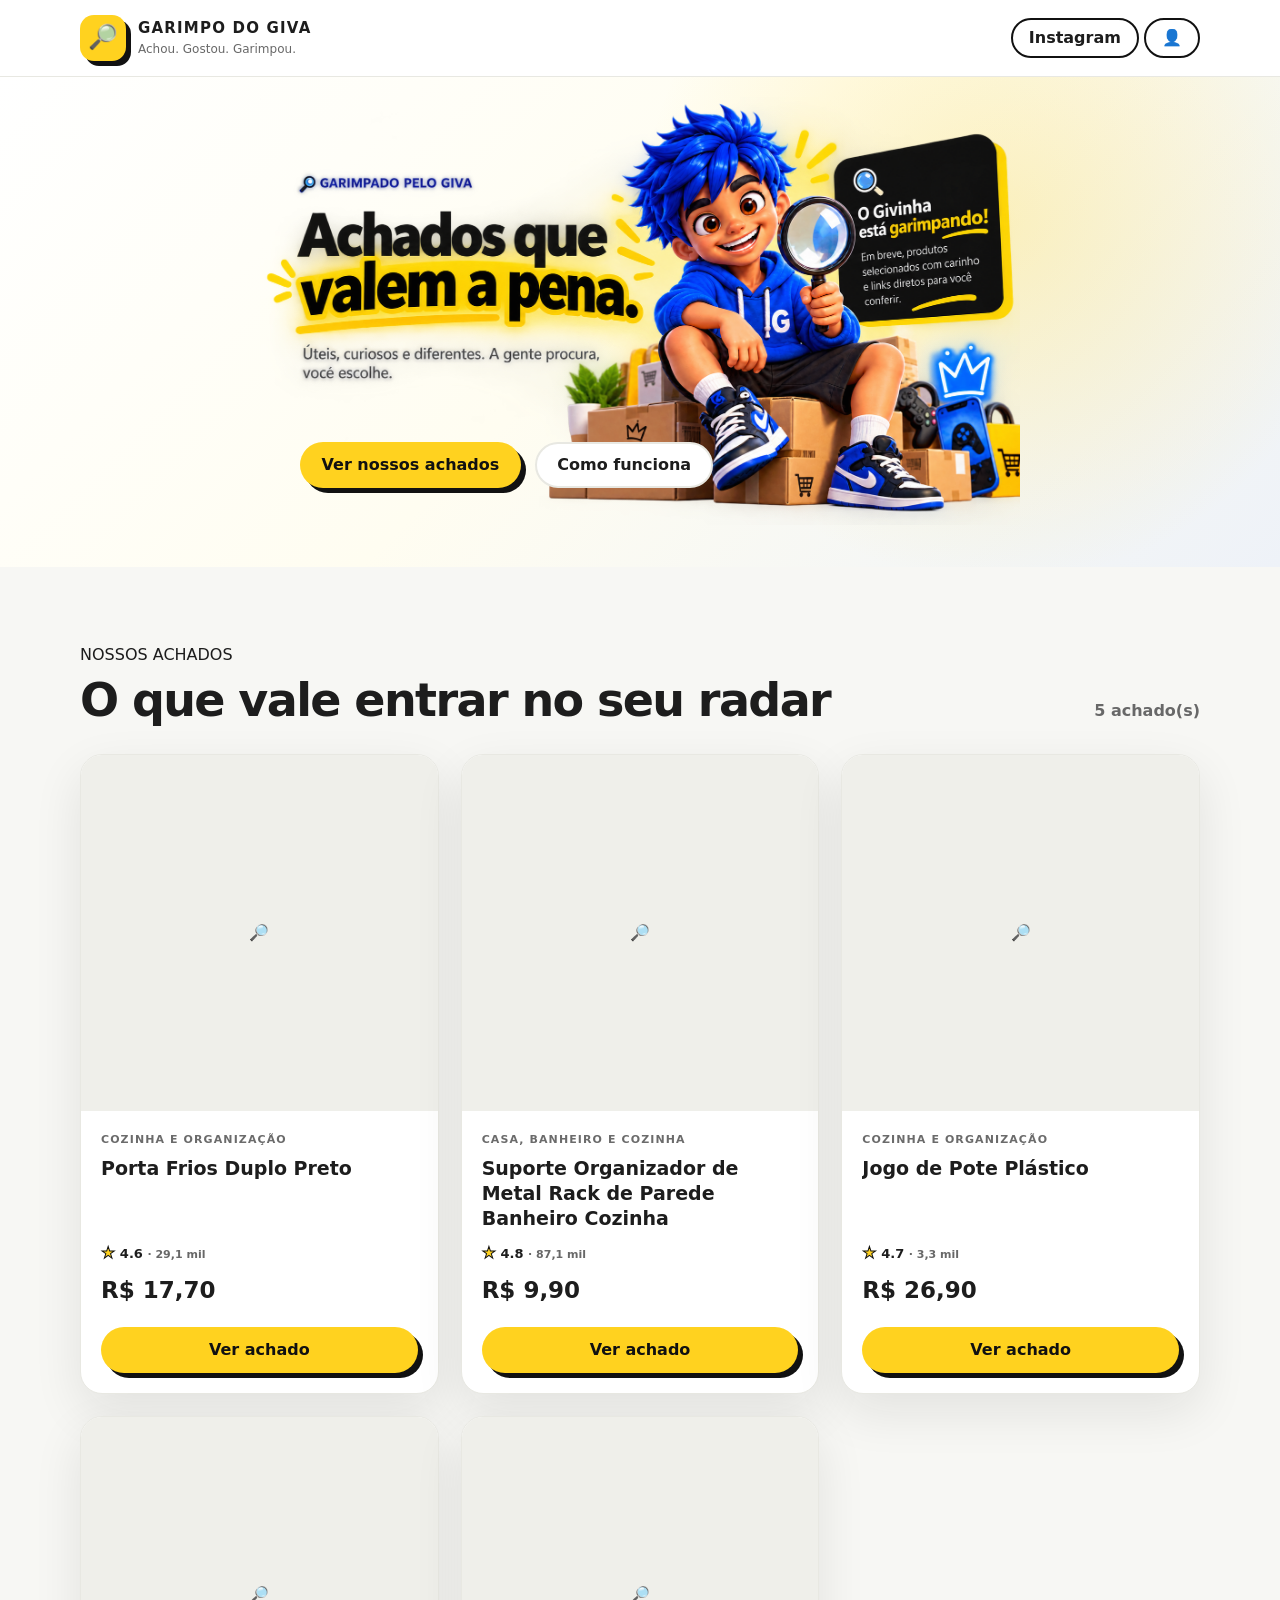
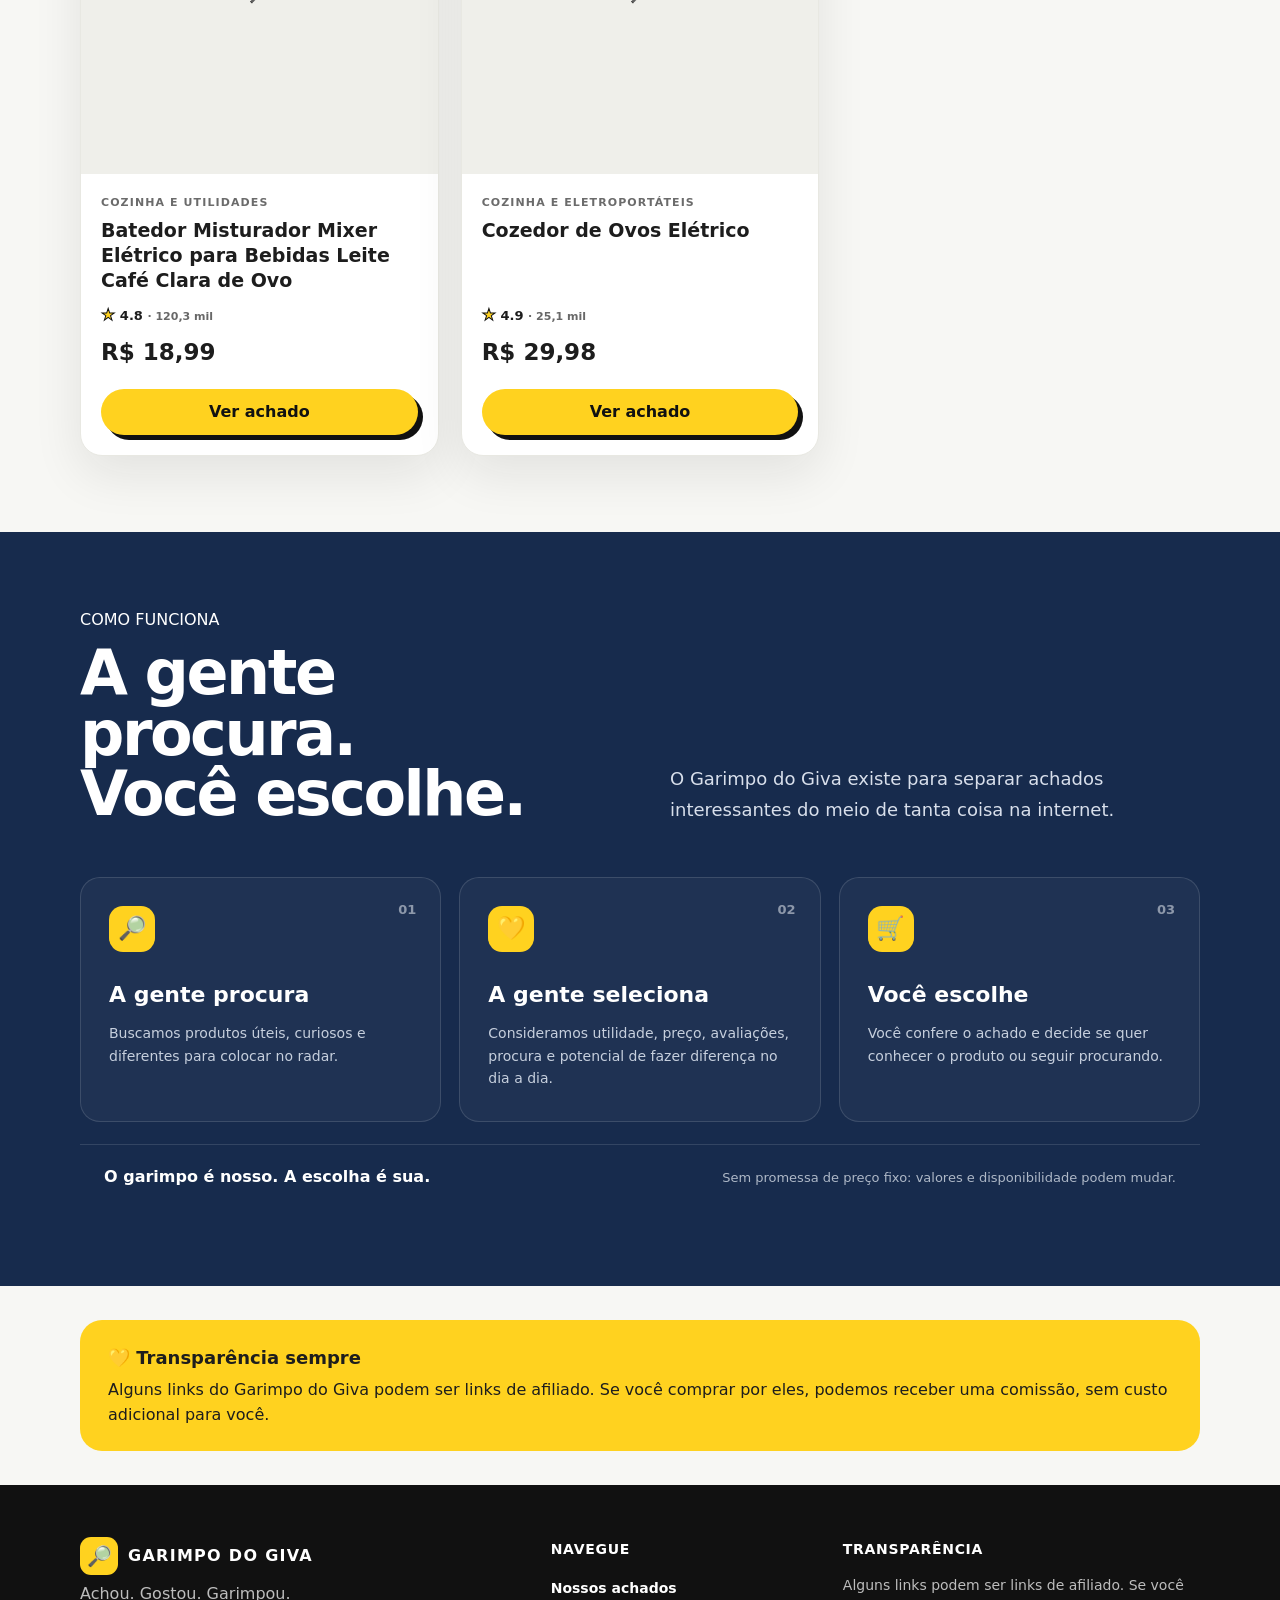
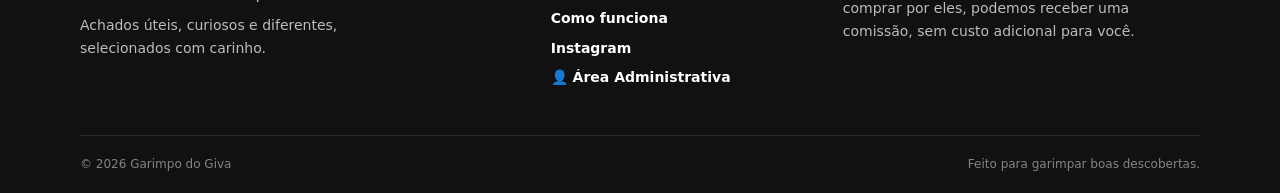
==== commit 8c928856: "Add files via upload" ====
--- a/index.html
+++ b/index.html
@@ -7,98 +7,292 @@
 <title>Garimpo do Giva — Laboratório</title>
 <link rel="stylesheet" href="style.css">
 </head>
+
 <body>
-<header id="topo" class="topo"><div class="container topo-inner">
-<a class="marca" href="#" aria-label="Voltar ao topo — Garimpo do Giva"><span class="marca-icone">🔎</span><span><strong>GARIMPO DO GIVA</strong><small>Achou. Gostou. Garimpou.</small></span></a>
-<a class="btn btn-outline" href="https://www.instagram.com/garimpodogiva/" target="_blank" rel="noopener noreferrer" aria-label="Abrir Instagram do Garimpo do Giva em nova aba">Instagram</a>
-</div></header>
+
+<header id="topo" class="topo">
+  <div class="container topo-inner">
+
+    <a class="marca" href="#" aria-label="Voltar ao topo — Garimpo do Giva">
+      <span class="marca-icone">🔎</span>
+      <span>
+        <strong>GARIMPO DO GIVA</strong>
+        <small>Achou. Gostou. Garimpou.</small>
+      </span>
+    </a>
+
+    <div class="topo-acoes">
+
+      <a
+        class="btn btn-outline"
+        href="https://www.instagram.com/garimpodogiva/"
+        target="_blank"
+        rel="noopener noreferrer"
+        aria-label="Abrir Instagram do Garimpo do Giva em nova aba"
+      >
+        Instagram
+      </a>
+
+      <a
+        class="btn btn-outline"
+        href="Admin/admin.html"
+        aria-label="Abrir Área Administrativa"
+        title=""
+      >
+        👤 
+      </a>
+
+    </div>
+
+  </div>
+</header>
 
 <main>
+
 <section class="hero">
   <div class="container">
+
     <div class="hero-visual">
-      <img src="banner-givinha.png" alt="Givinha apresentando o Garimpo do Giva">
+
+      <img
+        src="banner-givinha.png"
+        alt="Givinha apresentando o Garimpo do Giva"
+      >
+
       <div class="hero-acoes">
-        <a class="btn btn-primary" href="#achados">Ver nossos achados</a>
-        <a class="btn btn-soft" href="#sobre">Como funciona</a>
-      </div>
-    </div>
-  </div>
-</section>
-
-<section id="achados" class="secao"><div class="container">
-<div class="titulo-secao"><div><span class="kicker">NOSSOS ACHADOS</span><h2>O que vale entrar no seu radar</h2></div><span id="contador" class="contador"></span></div>
-<div id="produtos" class="grid-produtos"></div>
-</div></section>
+        <a class="btn btn-primary" href="#achados">
+          Ver nossos achados
+        </a>
+
+        <a class="btn btn-soft" href="#sobre">
+          Como funciona
+        </a>
+      </div>
+
+    </div>
+
+  </div>
+</section>
+
+
+<section id="achados" class="secao">
+  <div class="container">
+
+    <div class="titulo-secao">
+
+      <div>
+        <span class="kicker">NOSSOS ACHADOS</span>
+        <h2>O que vale entrar no seu radar</h2>
+      </div>
+
+      <span id="contador" class="contador"></span>
+
+    </div>
+
+    <div id="produtos" class="grid-produtos"></div>
+
+  </div>
+</section>
+
 
 <section id="sobre" class="secao secao-escura">
+
   <div class="container">
+
     <div class="sobre-cabecalho">
+
       <div>
         <span class="kicker">COMO FUNCIONA</span>
-        <h2>A gente procura.<br>Você escolhe.</h2>
-      </div>
-      <p>O Garimpo do Giva existe para separar achados interessantes do meio de tanta coisa na internet.</p>
-    </div>
+
+        <h2>
+          A gente procura.<br>
+          Você escolhe.
+        </h2>
+      </div>
+
+      <p>
+        O Garimpo do Giva existe para separar achados interessantes
+        do meio de tanta coisa na internet.
+      </p>
+
+    </div>
+
 
     <div class="passos-grid">
+
       <article class="passo">
+
         <span class="passo-numero">01</span>
+
         <div class="passo-icone">🔎</div>
+
         <h3>A gente procura</h3>
-        <p>Buscamos produtos úteis, curiosos e diferentes para colocar no radar.</p>
+
+        <p>
+          Buscamos produtos úteis, curiosos e diferentes
+          para colocar no radar.
+        </p>
+
       </article>
 
+
       <article class="passo">
+
         <span class="passo-numero">02</span>
+
         <div class="passo-icone">💛</div>
+
         <h3>A gente seleciona</h3>
-        <p>Consideramos utilidade, preço, avaliações, procura e potencial de fazer diferença no dia a dia.</p>
+
+        <p>
+          Consideramos utilidade, preço, avaliações, procura
+          e potencial de fazer diferença no dia a dia.
+        </p>
+
       </article>
 
+
       <article class="passo">
+
         <span class="passo-numero">03</span>
+
         <div class="passo-icone">🛒</div>
+
         <h3>Você escolhe</h3>
-        <p>Você confere o achado e decide se quer conhecer o produto ou seguir procurando.</p>
+
+        <p>
+          Você confere o achado e decide se quer conhecer
+          o produto ou seguir procurando.
+        </p>
+
       </article>
-    </div>
+
+    </div>
+
 
     <div class="sobre-fechamento">
-      <strong>O garimpo é nosso. A escolha é sua.</strong>
-      <span>Sem promessa de preço fixo: valores e disponibilidade podem mudar.</span>
-    </div>
-  </div>
-</section>
-
-<section class="secao aviso"><div class="container aviso-box"><strong>💛 Transparência sempre</strong><p>Alguns links do Garimpo do Giva podem ser links de afiliado. Se você comprar por eles, podemos receber uma comissão, sem custo adicional para você.</p></div></section>
+
+      <strong>
+        O garimpo é nosso. A escolha é sua.
+      </strong>
+
+      <span>
+        Sem promessa de preço fixo: valores e disponibilidade podem mudar.
+      </span>
+
+    </div>
+
+  </div>
+
+</section>
+
+
+<section class="secao aviso">
+
+  <div class="container aviso-box">
+
+    <strong>💛 Transparência sempre</strong>
+
+    <p>
+      Alguns links do Garimpo do Giva podem ser links de afiliado.
+      Se você comprar por eles, podemos receber uma comissão,
+      sem custo adicional para você.
+    </p>
+
+  </div>
+
+</section>
+
 </main>
 
+
 <footer class="rodape">
+
   <div class="container rodape-grid">
+
+
     <div class="rodape-marca">
-      <div class="rodape-titulo"><span class="rodape-icone">🔎</span><strong>GARIMPO DO GIVA</strong></div>
+
+      <div class="rodape-titulo">
+
+        <span class="rodape-icone">🔎</span>
+
+        <strong>GARIMPO DO GIVA</strong>
+
+      </div>
+
       <p>Achou. Gostou. Garimpou.</p>
-      <p class="rodape-texto">Achados úteis, curiosos e diferentes, selecionados com carinho.</p>
-    </div>
+
+      <p class="rodape-texto">
+        Achados úteis, curiosos e diferentes,
+        selecionados com carinho.
+      </p>
+
+    </div>
+
 
     <div class="rodape-coluna">
+
       <h3>Navegue</h3>
-      <a href="#achados">Nossos achados</a>
-      <a href="#sobre">Como funciona</a>
-      <a href="https://www.instagram.com/garimpodogiva/" target="_blank" rel="noopener noreferrer" aria-label="Abrir Instagram do Garimpo do Giva em nova aba">Instagram</a>
-    </div>
+
+      <a href="#achados">
+        Nossos achados
+      </a>
+
+      <a href="#sobre">
+        Como funciona
+      </a>
+
+      <a
+        href="https://www.instagram.com/garimpodogiva/"
+        target="_blank"
+        rel="noopener noreferrer"
+        aria-label="Abrir Instagram do Garimpo do Giva em nova aba"
+      >
+        Instagram
+      </a>
+
+      <a
+        href="Admin/admin.html"
+        aria-label="Abrir Área Administrativa"
+      >
+        👤 Área Administrativa
+      </a>
+
+    </div>
+
 
     <div class="rodape-coluna">
+
       <h3>Transparência</h3>
-      <p>Alguns links podem ser links de afiliado. Se você comprar por eles, podemos receber uma comissão, sem custo adicional para você.</p>
-    </div>
-  </div>
+
+      <p>
+        Alguns links podem ser links de afiliado.
+        Se você comprar por eles, podemos receber
+        uma comissão, sem custo adicional para você.
+      </p>
+
+    </div>
+
+  </div>
+
 
   <div class="container rodape-base">
-    <span>© <span id="ano"></span> Garimpo do Giva</span>
-    <span>Feito para garimpar boas descobertas.</span>
-  </div>
+
+    <span>
+      © <span id="ano"></span> Garimpo do Giva
+    </span>
+
+    <span>
+      Feito para garimpar boas descobertas.
+    </span>
+
+  </div>
+
 </footer>
+
+
 <script src="script.js"></script>
-</body></html>+
+</body>
+</html>
